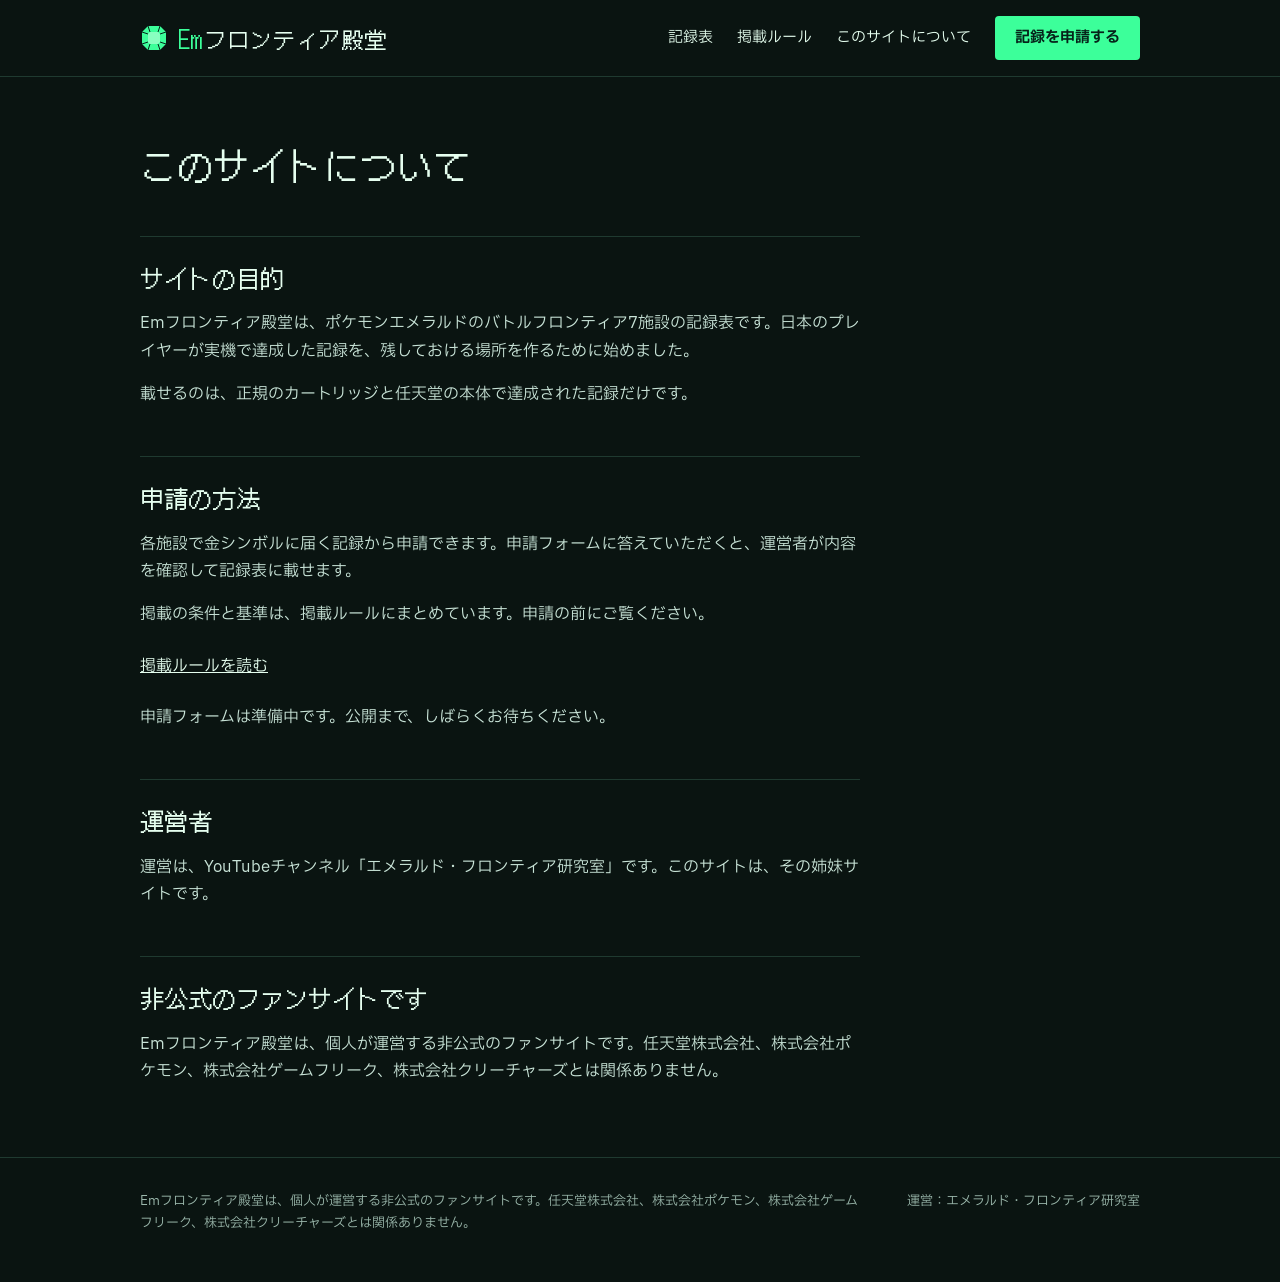
==== about.html @ 22b6093c "Emフロンティア殿堂のサイトを追加 記録表（index.html）、掲載ルール（rules.html）、このサイトについて（about.html）の3ページ。 記録は公開スプレッドシートのCSVから読" ====
<!doctype html>
<html lang="ja">
<head>
<meta charset="utf-8">
<meta name="viewport" content="width=device-width, initial-scale=1">
<title>このサイトについて｜Emフロンティア殿堂</title>
<meta name="description" content="Emフロンティア殿堂の目的、記録の申請の方法、運営者について。個人が運営する非公式のファンサイトです。">
<link rel="icon" href="data:image/svg+xml,%3Csvg xmlns='http://www.w3.org/2000/svg' viewBox='0 0 28 28'%3E%3Cpolygon points='8,2 20,2 26,8 26,20 20,26 8,26 2,20 2,8' fill='%233CFF9A'/%3E%3Cpolygon points='10,8 18,8 20,10 20,18 18,20 10,20 8,18 8,10' fill='%23E6FFF0' fill-opacity='0.45'/%3E%3Cpath d='M8 2l2 6M20 2l-2 6M26 8l-6 2M26 20l-6-2M20 26l-2-6M8 26l2-6M2 20l6-2M2 8l6 2' stroke='%2306231A' stroke-width='1' fill='none'/%3E%3C/svg%3E">
<link rel="preconnect" href="https://fonts.googleapis.com">
<link rel="preconnect" href="https://fonts.gstatic.com" crossorigin>
<link rel="stylesheet" href="https://fonts.googleapis.com/css2?family=IBM+Plex+Sans+JP:wght@400;500;700&family=DotGothic16&display=swap">
<link rel="stylesheet" href="assets/style.css">
</head>
<body>

<header class="site-header">
  <div class="wrap">
    <a class="wordmark" href="./">
      <svg width="28" height="28" viewBox="0 0 28 28" aria-hidden="true"><polygon points="8,2 20,2 26,8 26,20 20,26 8,26 2,20 2,8" fill="#3CFF9A"></polygon><polygon points="10,8 18,8 20,10 20,18 18,20 10,20 8,18 8,10" fill="#E6FFF0" fill-opacity="0.45"></polygon><path d="M8 2l2 6M20 2l-2 6M26 8l-6 2M26 20l-6-2M20 26l-2-6M8 26l2-6M2 20l6-2M2 8l6 2" stroke="#06231A" stroke-width="1" fill="none"></path></svg>
      <span class="em">Em</span><span class="name">フロンティア殿堂</span>
    </a>
    <nav class="nav" aria-label="メインメニュー">
      <a href="./#board">記録表</a>
      <a href="rules.html">掲載ルール</a>
      <a href="about.html" aria-current="page">このサイトについて</a>
      <a class="cta" href="#apply" data-apply>記録を申請する</a>
    </nav>
  </div>
</header>

<main class="page wrap">
  <h1>このサイトについて</h1>
  <div class="prose">

    <h2>サイトの目的</h2>
    <p>Emフロンティア殿堂は、ポケモンエメラルドのバトルフロンティア7施設の記録表です。日本のプレイヤーが実機で達成した記録を、残しておける場所を作るために始めました。</p>
    <p>載せるのは、正規のカートリッジと任天堂の本体で達成された記録だけです。</p>

    <h2 id="apply">申請の方法</h2>
    <p>各施設で金シンボルに届く記録から申請できます。申請フォームに答えていただくと、運営者が内容を確認して記録表に載せます。</p>
    <p>掲載の条件と基準は、掲載ルールにまとめています。申請の前にご覧ください。</p>
    <p><a class="textlink" href="rules.html">掲載ルールを読む</a></p>
    <!-- 申請フォームのURL（assets/config.js の formUrl）が入ると、下のボタンが出て、「準備中」の文は消える。 -->
    <p data-apply-ready hidden><a class="button" href="#apply" data-apply>記録を申請する</a></p>
    <p data-apply-pending>申請フォームは準備中です。公開まで、しばらくお待ちください。</p>

    <h2>運営者</h2>
    <p>運営は、YouTubeチャンネル「<span data-channel>エメラルド・フロンティア研究室</span>」です。このサイトは、その姉妹サイトです。</p>

    <h2>非公式のファンサイトです</h2>
    <p>Emフロンティア殿堂は、個人が運営する非公式のファンサイトです。任天堂株式会社、株式会社ポケモン、株式会社ゲームフリーク、株式会社クリーチャーズとは関係ありません。</p>

  </div>
</main>

<footer class="site-footer">
  <div class="wrap">
    <p>Emフロンティア殿堂は、個人が運営する非公式のファンサイトです。任天堂株式会社、株式会社ポケモン、株式会社ゲームフリーク、株式会社クリーチャーズとは関係ありません。</p>
    <div>
      <div>運営：<span data-channel>エメラルド・フロンティア研究室</span></div>
    </div>
  </div>
</footer>

<script src="assets/config.js"></script>
<script src="assets/app.js"></script>
</body>
</html>
---- assets/style.css ----
/* ==========================================================================
   Emフロンティア殿堂の見た目。
   前半は design-reference.html（承認済みの見本）の <style> をそのまま移したもの。
   色・文字・余白の値を変えるときは、運営者に確認する。
   ========================================================================== */
:root {
  --ground: #0A1411;
  --line: #1F3A30;
  --text: #E6FFF0;
  --text-2: #C9E4D8;
  --muted: #9BB8AC;
  --accent: #3CFF9A;
  --on-accent: #06231A;
  --gold: #F0C75E;
  --control-line: #55806F;
  --badge-bg: #173D2E;
  --badge-fg: #B8FFD9;
  --badge-line: #7C9A8E;
  --font-dot: 'DotGothic16', sans-serif;
  --font-body: 'IBM Plex Sans JP', sans-serif;
}
* { box-sizing: border-box; }
body { margin: 0; background: var(--ground); color: var(--text); font-family: var(--font-body); line-height: 1.7; }
a { color: var(--text); }
:focus-visible { outline: 2px solid var(--accent); outline-offset: 2px; }
.wrap { max-width: 1040px; margin: 0 auto; padding-left: 20px; padding-right: 20px; }

.site-header { border-bottom: 1px solid var(--line); }
.site-header .wrap { display: flex; flex-wrap: wrap; align-items: center; justify-content: space-between; gap: 12px 24px; padding-top: 16px; padding-bottom: 16px; }
.wordmark { display: flex; align-items: center; gap: 2px; min-height: 44px; text-decoration: none; font-family: var(--font-dot); line-height: 1; }
.wordmark svg { flex: 0 0 auto; margin-right: 8px; }
.wordmark .em { font-size: 24px; color: var(--accent); }
.wordmark .name { font-size: 22px; letter-spacing: 0.04em; }
.nav { display: flex; flex-wrap: wrap; align-items: center; gap: 8px 24px; }
.nav a { display: flex; align-items: center; min-height: 44px; text-decoration: none; font-size: 15px; }
.nav a.cta { padding: 0 20px; border-radius: 4px; background: var(--accent); color: var(--on-accent); font-weight: 700; }

.hero { padding-top: 64px; padding-bottom: 48px; }
.hero .eyebrow { margin: 0 0 16px; font-size: 14px; letter-spacing: 0.12em; color: var(--muted); }
.hero h1 { margin: 0 0 20px; font-family: var(--font-dot); font-size: 44px; line-height: 1.3; font-weight: 400; letter-spacing: 0.02em; }
.hero .lead { margin: 0; max-width: 640px; font-size: 16px; color: var(--text-2); }

.board { padding-bottom: 56px; }
.facilities { display: flex; flex-wrap: wrap; gap: 8px; padding-top: 24px; border-top: 1px solid var(--line); }
.filters { display: flex; flex-wrap: wrap; gap: 12px 32px; margin-top: 20px; }
.filter { display: flex; flex-wrap: wrap; align-items: center; gap: 8px; }
.filter .label { margin-right: 4px; font-size: 13px; color: var(--muted); }
.chip { min-height: 44px; padding: 0 16px; font-family: inherit; font-size: 15px; font-weight: 500; border-radius: 4px; cursor: pointer; background: transparent; color: var(--text); border: 1px solid var(--control-line); }
.filter .chip { padding: 0 14px; font-size: 14px; }
.chip[aria-pressed="true"] { background: var(--accent); color: var(--on-accent); border-color: var(--accent); }

.board-head { display: flex; flex-wrap: wrap; align-items: baseline; justify-content: space-between; gap: 8px 24px; margin-top: 40px; padding-bottom: 16px; }
.board-head h2 { margin: 0; font-family: var(--font-dot); font-size: 26px; line-height: 1.4; font-weight: 400; }
.board-head p { margin: 0; font-size: 14px; color: var(--muted); }

.records { list-style: none; margin: 0; padding: 0; }
.record { display: flex; flex-wrap: wrap; align-items: center; gap: 12px 20px; padding: 20px 0; border-top: 1px solid var(--line); }
.rank { flex: 0 0 52px; white-space: nowrap; }
.rank .num { font-family: var(--font-dot); font-size: 30px; line-height: 1; }
.rank .suffix { margin-left: 2px; font-size: 13px; }
.rank.first { color: var(--gold); }
.who { flex: 1 1 220px; min-width: 0; }
.who .line1 { display: flex; flex-wrap: wrap; align-items: center; gap: 0 12px; }
.who .name { font-size: 18px; font-weight: 700; }
.who .link { display: inline-flex; align-items: center; gap: 4px; min-height: 44px; color: var(--text-2); font-size: 13px; }
.who .team { font-size: 15px; color: var(--text-2); }
.who .meta { font-size: 13px; color: var(--muted); }
.badges { display: flex; flex-wrap: wrap; gap: 8px; }
.badge { display: inline-flex; align-items: center; gap: 6px; height: 28px; padding: 0 10px; border-radius: 14px; font-size: 13px; font-weight: 500; white-space: nowrap; }
.badge.evidence { background: var(--badge-bg); color: var(--badge-fg); }
.badge.self { border: 1px solid var(--badge-line); color: var(--text-2); }
.badge.ongoing { border: 1px solid var(--gold); color: var(--gold); }
a.badge { text-decoration: none; }
.score { flex: 0 0 auto; min-width: 150px; margin-left: auto; text-align: right; white-space: nowrap; font-family: var(--font-dot); }
.score .label { font-size: 13px; line-height: 1.4; letter-spacing: 0.1em; color: var(--muted); }
.score .num { font-size: 40px; line-height: 1.1; color: var(--accent); }
.score .unit { margin-left: 6px; font-size: 16px; color: var(--text-2); }

.empty { padding: 48px 0; border-top: 1px solid var(--line); }
.empty .title { margin: 0 0 8px; font-size: 18px; font-weight: 700; }
.empty .body { margin: 0 0 24px; font-size: 15px; color: var(--text-2); }
.empty a { display: inline-flex; align-items: center; min-height: 44px; padding: 0 20px; border-radius: 4px; border: 1px solid var(--accent); color: var(--accent); text-decoration: none; font-size: 15px; font-weight: 700; }

.legend { margin-top: 16px; padding-top: 28px; border-top: 1px solid var(--line); }
.legend h3 { margin: 0 0 16px; font-size: 14px; font-weight: 700; letter-spacing: 0.1em; color: var(--muted); }
.legend dl { display: flex; flex-wrap: wrap; gap: 20px 32px; margin: 0; }
.legend dl > div { flex: 1 1 240px; }
.legend dd { margin: 8px 0 0; font-size: 14px; color: var(--text-2); }

.site-footer { border-top: 1px solid var(--line); }
.site-footer .wrap { display: flex; flex-wrap: wrap; justify-content: space-between; gap: 16px 48px; padding-top: 32px; padding-bottom: 48px; font-size: 13px; color: var(--muted); }
.site-footer p { flex: 1 1 420px; margin: 0; }

/* ==========================================================================
   ここから下は、見本にない部分の追加。色と文字は、上の値（--text など）だけを使う。
   ========================================================================== */

/* hidden をつけた要素は必ず隠す（display: flex の指定に負けないように）。 */
[hidden] { display: none !important; }

/* 記録表の「読み込み中…」と「読み込めませんでした」。空の表（.empty）と同じ位置に出す。 */
.status { margin: 0; padding: 48px 0; border-top: 1px solid var(--line); font-size: 15px; color: var(--text-2); }
.status.error { font-size: 18px; font-weight: 700; color: var(--text); }

/* 小さなリンク（証拠ありの印、フッターの運営者名）の押せる範囲を、見た目を変えずに高さ44pxに広げる。 */
a.badge, .site-footer a { position: relative; }
a.badge::after, .site-footer a::after { content: ''; position: absolute; left: 0; right: 0; top: 50%; height: 44px; transform: translateY(-50%); }

/* 掲載ルール、このサイトについて（文章のページ）。ドット文字は見出しだけ。 */
.page { padding-top: 64px; padding-bottom: 56px; }
.page h1 { margin: 0 0 20px; font-family: var(--font-dot); font-size: 36px; line-height: 1.3; font-weight: 400; letter-spacing: 0.02em; }
.prose { max-width: 720px; font-size: 16px; color: var(--text-2); }
.prose h2 { margin: 48px 0 16px; padding-top: 24px; border-top: 1px solid var(--line); font-family: var(--font-dot); font-size: 24px; line-height: 1.4; font-weight: 400; color: var(--text); scroll-margin-top: 16px; }
.prose p { margin: 0 0 16px; }
.prose ul, .prose ol { margin: 0 0 16px; padding-left: 1.5em; }
.prose li { margin-bottom: 8px; }
.prose li > ul { margin-top: 8px; margin-bottom: 0; }
.prose strong { font-weight: 700; color: var(--text); }
.prose .table-wrap { margin: 0 0 16px; overflow-x: auto; }
.prose table { width: 100%; border-collapse: collapse; font-size: 15px; }
.prose th, .prose td { padding: 10px 16px 10px 0; text-align: left; vertical-align: top; border-bottom: 1px solid var(--line); }
.prose th:last-child, .prose td:last-child { padding-right: 0; }
.prose thead th { font-size: 13px; font-weight: 700; color: var(--muted); }
.prose .button { display: inline-flex; align-items: center; min-height: 44px; padding: 0 20px; border-radius: 4px; border: 1px solid var(--accent); color: var(--accent); text-decoration: none; font-size: 15px; font-weight: 700; }
.prose .textlink { display: inline-flex; align-items: center; min-height: 44px; }
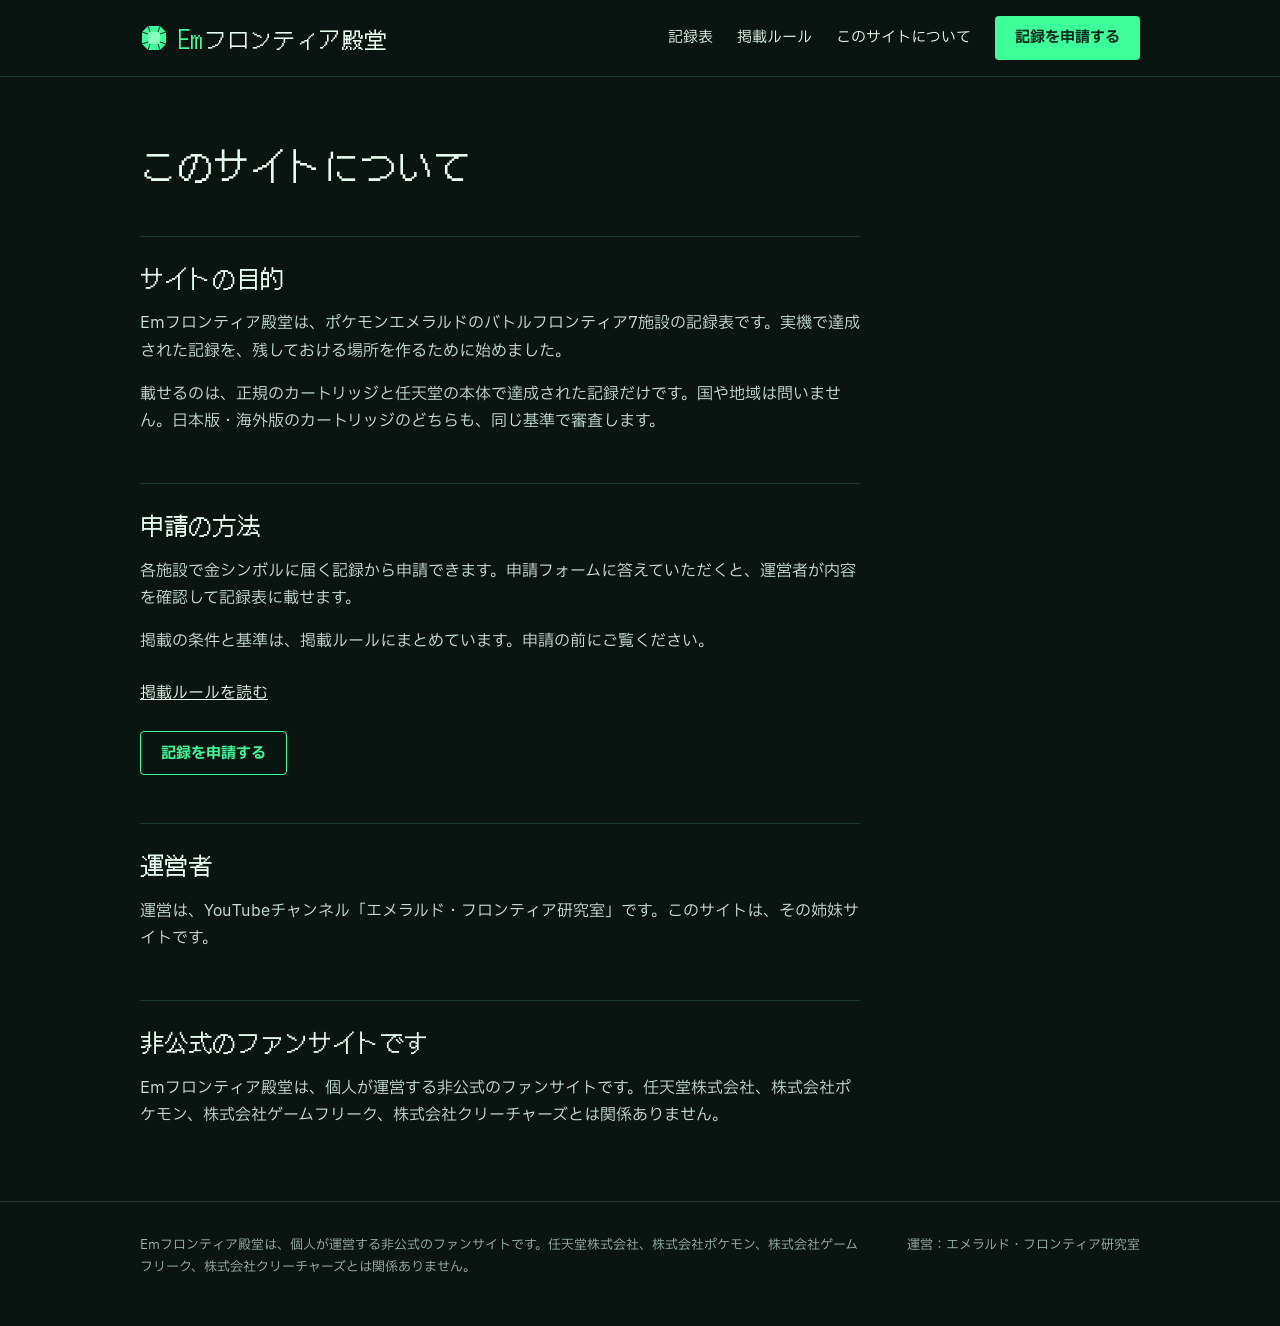
==== commit 15e9ac94: "プレイヤーごとの全記録ページを追加し、国や地域を問わず載せる方針に変更 - 記録表の名前を押すと player.html で、その人の全記録（記録表に出ない記録も）を区分ごとに見られる - 掲載ルール" ====
--- a/about.html
+++ b/about.html
@@ -33,8 +33,8 @@
   <div class="prose">
 
     <h2>サイトの目的</h2>
-    <p>Emフロンティア殿堂は、ポケモンエメラルドのバトルフロンティア7施設の記録表です。日本のプレイヤーが実機で達成した記録を、残しておける場所を作るために始めました。</p>
-    <p>載せるのは、正規のカートリッジと任天堂の本体で達成された記録だけです。</p>
+    <p>Emフロンティア殿堂は、ポケモンエメラルドのバトルフロンティア7施設の記録表です。実機で達成された記録を、残しておける場所を作るために始めました。</p>
+    <p>載せるのは、正規のカートリッジと任天堂の本体で達成された記録だけです。国や地域は問いません。日本版・海外版のカートリッジのどちらも、同じ基準で審査します。</p>
 
     <h2 id="apply">申請の方法</h2>
     <p>各施設で金シンボルに届く記録から申請できます。申請フォームに答えていただくと、運営者が内容を確認して記録表に載せます。</p>
--- a/assets/style.css
+++ b/assets/style.css
@@ -123,3 +123,18 @@
 .prose thead th { font-size: 13px; font-weight: 700; color: var(--muted); }
 .prose .button { display: inline-flex; align-items: center; min-height: 44px; padding: 0 20px; border-radius: 4px; border: 1px solid var(--accent); color: var(--accent); text-decoration: none; font-size: 15px; font-weight: 700; }
 .prose .textlink { display: inline-flex; align-items: center; min-height: 44px; }
+
+/* 記録表の名前。押すとプレイヤーごとのページを開く。下線は控えめにし、押せる範囲は高さ44pxに広げる。 */
+.who a.name { position: relative; text-decoration: underline; text-decoration-color: var(--control-line); text-decoration-thickness: 1px; text-underline-offset: 4px; }
+.who a.name:hover { text-decoration-color: var(--text); }
+.who a.name::after { content: ''; position: absolute; left: 0; right: 0; top: 50%; height: 44px; transform: translateY(-50%); }
+
+/* 画面には出さず、読み上げにだけ使う文字。 */
+.visually-hidden { position: absolute; width: 1px; height: 1px; margin: -1px; padding: 0; overflow: hidden; clip: rect(0 0 0 0); white-space: nowrap; border: 0; }
+
+/* プレイヤーごとのページ（player.html）。 */
+.page .back { margin: -16px 0 8px; font-size: 14px; }
+.page .back a, .player-board .board-head a { display: inline-flex; align-items: center; min-height: 44px; color: var(--text-2); }
+.player-summary { margin: 0; font-size: 16px; color: var(--text-2); }
+.player-note { margin: 8px 0 0; font-size: 14px; color: var(--muted); }
+.rank.off { color: var(--muted); }
